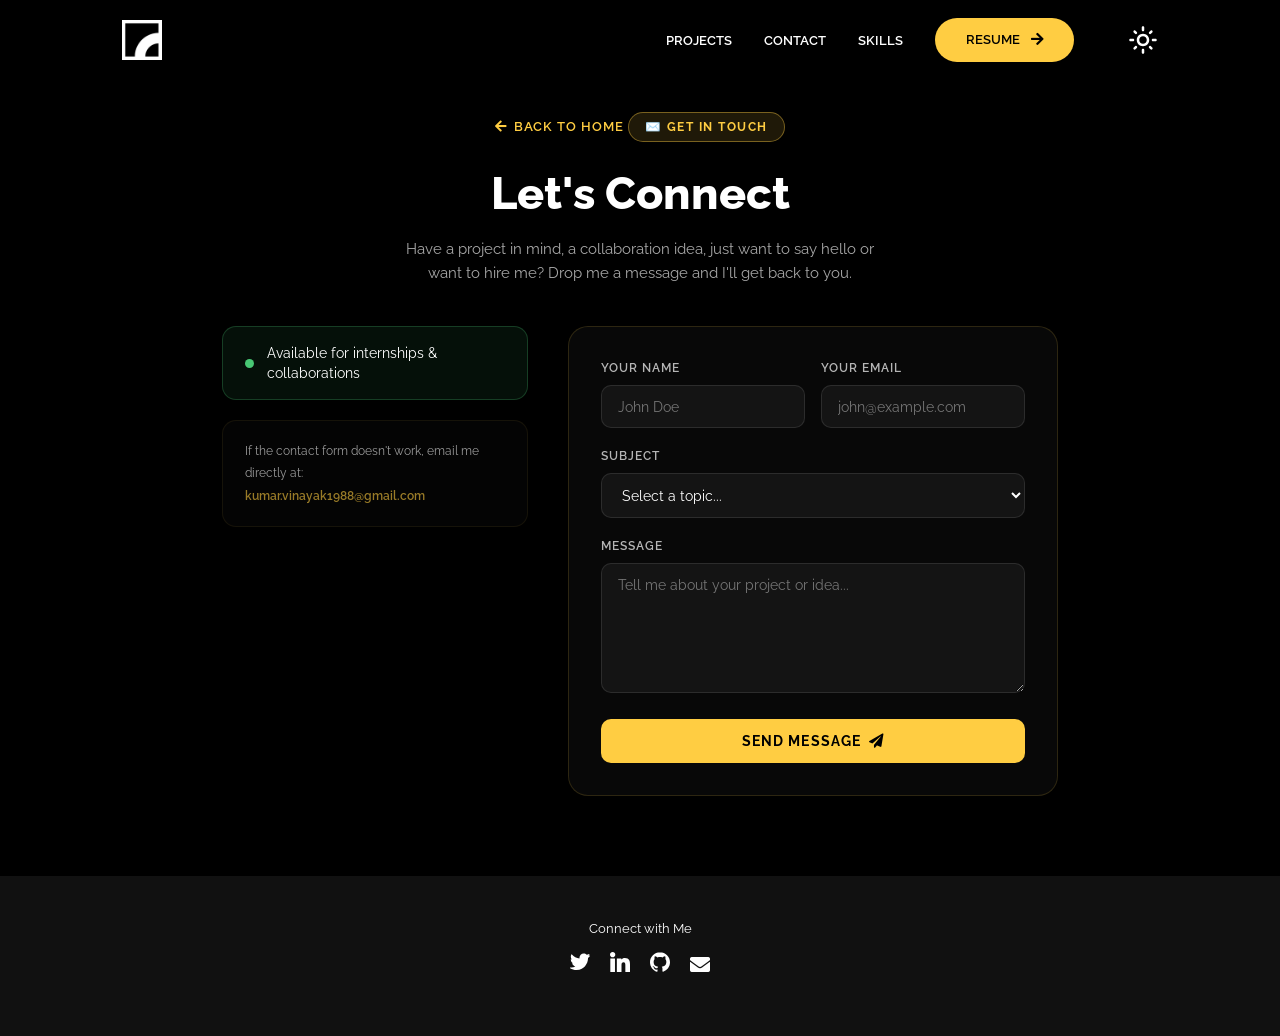
==== src/contact.html @ e3d156e9 "Lock to dark mode, updated projects and contact form" ====
<!DOCTYPE html>
<html lang="en">
  <head>
    <meta charset="UTF-8" />
    <meta http-equiv="X-UA-Compatible" content="IE=edge" />
    <meta name="viewport" content="width=device-width, initial-scale=1.0" />
    <title>Contact | Vinayak Kumar</title>
    <link rel="stylesheet" href="https://use.fontawesome.com/releases/v5.15.4/css/all.css" integrity="sha384-DyZ88mC6Up2uqS4h/KRgHuoeGwBcD4Ng9SiP4dIRy0EXTlnuz47vAwmeGwVChigm" crossorigin="anonymous" />
    <link rel="stylesheet" href="css/style.css" />
    <link rel="stylesheet" href="css/utilities.css" />
    <style>
      .contact-hero {
        padding: 7rem 2rem 0;
        text-align: center;
      }
      .contact-hero .back-link {
        display: inline-flex;
        align-items: center;
        gap: 0.4rem;
        font-size: 0.82rem;
        font-weight: 600;
        text-transform: uppercase;
        letter-spacing: 0.07em;
        color: var(--primary-color);
        margin-bottom: 1.5rem;
        transition: gap 0.2s ease;
        text-decoration: none;
      }
      .contact-hero .back-link:hover { gap: 0.8rem; }
      .contact-hero .page-badge {
        display: inline-block;
        background: rgba(255, 205, 66, 0.12);
        border: 1px solid rgba(255, 205, 66, 0.4);
        color: var(--primary-color);
        font-size: 0.78rem;
        font-weight: 700;
        letter-spacing: 0.12em;
        text-transform: uppercase;
        padding: 0.3rem 1rem;
        border-radius: 30px;
        margin-bottom: 1rem;
      }
      .contact-hero h1 {
        font-size: 2.8rem;
        font-weight: 800;
        margin-bottom: 0.6rem;
      }
      .contact-hero p {
        max-width: 500px;
        margin: 0 auto 2.5rem;
        opacity: 0.65;
        font-size: 0.95rem;
        line-height: 1.6;
      }
      .contact-wrapper {
        max-width: 900px;
        margin: 0 auto;
        padding: 0 2rem 5rem;
        display: grid;
        grid-template-columns: 1fr 1.6fr;
        gap: 2.5rem;
        align-items: start;
      }
      .contact-info {
        display: flex;
        flex-direction: column;
        gap: 1.2rem;
      }
      .availability {
        background: rgba(72, 199, 116, 0.08);
        border: 1px solid rgba(72, 199, 116, 0.25);
        border-radius: 14px;
        padding: 1rem 1.4rem;
        display: flex;
        align-items: center;
        gap: 0.8rem;
        font-size: 0.85rem;
      }
      .avail-dot {
        width: 9px;
        height: 9px;
        border-radius: 50%;
        background: #48c774;
        flex-shrink: 0;
        animation: pulse-green 2s infinite;
      }
      @keyframes pulse-green {
        0%, 100% { box-shadow: 0 0 0 0 rgba(72,199,116,0.5); }
        50%       { box-shadow: 0 0 0 6px rgba(72,199,116,0); }
      }
      .fallback-email {
        background: rgba(255, 255, 255, 0.03);
        border: 1px solid rgba(255, 205, 66, 0.12);
        border-radius: 14px;
        padding: 1.2rem 1.4rem;
        font-size: 0.78rem;
        line-height: 1.8;
        opacity: 0.6;
      }
      .fallback-email a {
        color: var(--primary-color);
        font-weight: 600;
        text-decoration: none;
      }
      .fallback-email a:hover { text-decoration: underline; }
      .contact-form-box {
        background: rgba(255, 255, 255, 0.03);
        border: 1px solid rgba(255, 205, 66, 0.15);
        border-radius: 20px;
        padding: 2rem;
        backdrop-filter: blur(12px);
        -webkit-backdrop-filter: blur(12px);
      }
      .form-group { margin-bottom: 1.2rem; }
      .form-group label {
        display: block;
        font-size: 0.78rem;
        font-weight: 600;
        text-transform: uppercase;
        letter-spacing: 0.08em;
        margin-bottom: 0.45rem;
        opacity: 0.7;
        color: var(--text-color);
      }
      .form-group input,
      .form-group textarea,
      .form-group select {
        width: 100%;
        padding: 0.75rem 1rem;
        border-radius: 10px;
        border: 1px solid rgba(255, 255, 255, 0.1);
        background: rgba(255, 255, 255, 0.05);
        color: var(--text-color);
        font-family: "Raleway", sans-serif;
        font-size: 0.9rem;
        outline: none;
        transition: border-color 0.25s ease, box-shadow 0.25s ease;
        box-sizing: border-box;
      }
      .form-group select option {
        background: var(--bg-primary);
        color: var(--text-color);
      }
      .form-group input:focus,
      .form-group textarea:focus,
      .form-group select:focus {
        border-color: rgba(255, 205, 66, 0.55);
        box-shadow: 0 0 0 3px rgba(255, 205, 66, 0.1);
      }
      .form-group textarea {
        resize: vertical;
        min-height: 130px;
      }
      .form-row {
        display: grid;
        grid-template-columns: 1fr 1fr;
        gap: 1rem;
      }
      .submit-btn {
        width: 100%;
        padding: 0.85rem;
        border-radius: 10px;
        border: none;
        background: var(--primary-color);
        color: #000;
        font-family: "Raleway", sans-serif;
        font-size: 0.9rem;
        font-weight: 700;
        text-transform: uppercase;
        letter-spacing: 0.08em;
        cursor: pointer;
        transition: background 0.25s ease, transform 0.2s ease;
        display: flex;
        align-items: center;
        justify-content: center;
        gap: 0.5rem;
        margin-top: 0.5rem;
      }
      .submit-btn:hover {
        background: var(--secondary-color);
        transform: translateY(-2px);
      }
      .submit-btn:active { transform: translateY(0); }
      .success-msg {
        display: none;
        text-align: center;
        padding: 2rem;
      }
      .success-msg .tick { font-size: 3rem; margin-bottom: 0.8rem; }
      .success-msg h3 { font-size: 1.3rem; margin-bottom: 0.4rem; }
      .success-msg p { opacity: 0.6; font-size: 0.88rem; }
      [data-theme="light"] .form-group input,
      [data-theme="light"] .form-group textarea,
      [data-theme="light"] .form-group select {
        background: rgba(0, 0, 0, 0.04);
        border-color: rgba(0, 0, 0, 0.12);
      }
      [data-theme="light"] .contact-form-box {
        background: rgba(0, 0, 0, 0.02);
        border-color: rgba(0, 0, 0, 0.08);
      }
      [data-theme="light"] .fallback-email { background: rgba(0, 0, 0, 0.02); }
      @media (max-width: 768px) {
        .contact-wrapper { grid-template-columns: 1fr; }
        .contact-hero h1 { font-size: 2rem; }
        .form-row { grid-template-columns: 1fr; }
      }
    </style>
  </head>
  <body>
    <nav class="navbar">
      <div class="container">
        <h1 id="logo">
          <a href="index.html"><img src="./assets/logo.png" alt="Your Logo" /></a>
        </h1>
        <ul class="nav-menu">
          <li><a class="nav-link" href="index.html#projects">PROJECTS</a></li>
          <li><a class="nav-link" href="contact.html">CONTACT</a></li>
          <li><a class="nav-link" href="#">SKILLS</a></li>
          <li>
            <a class="nav-link btn btn-primary" href="https://drive.google.com/file/d/1HlnPNHKYazZ_f0o1T3zkeRF6W6leFP2_/view?usp=sharing">RESUME <i class="fas fa-arrow-right"></i></a>
          </li>
          <div class="theme-switch">
            <input type="checkbox" id="switch" />
            <label class="toggle-icons" for="switch">
              <img class="moon" src="assets/moon.svg" />
              <img class="sun" src="assets/sun.svg" />
            </label>
          </div>
        </ul>
        <div class="hamburger">
          <span class="bar"></span>
          <span class="bar"></span>
          <span class="bar"></span>
        </div>
      </div>
    </nav>

    <div class="contact-hero">
      <a href="index.html" class="back-link"><i class="fas fa-arrow-left"></i> Back to Home</a>
      <div class="page-badge">✉️ Get in Touch</div>
      <h1>Let's Connect</h1>
      <p>Have a project in mind, a collaboration idea, just want to say hello or want to hire me? Drop me a message and I'll get back to you.</p>
    </div>

    <div class="contact-wrapper">

      <div class="contact-info">
        <div class="availability">
          <div class="avail-dot"></div>
          <span>Available for internships &amp; collaborations</span>
        </div>
        <div class="fallback-email">
          If the contact form doesn't work, email me directly at:<br />
          <a href="mailto:kumar.vinayak1988@gmail.com">kumar.vinayak1988@gmail.com</a>
        </div>
      </div>

      <div class="contact-form-box">
        <form id="contactForm" action="https://formspree.io/f/xaqzejdo" method="POST">
          <div class="form-row">
            <div class="form-group">
              <label for="name">Your Name</label>
              <input type="text" id="name" name="name" placeholder="John Doe" required />
            </div>
            <div class="form-group">
              <label for="email">Your Email</label>
              <input type="email" id="email" name="email" placeholder="john@example.com" required />
            </div>
          </div>
          <div class="form-group">
            <label for="subject">Subject</label>
            <select id="subject" name="subject">
              <option value="" disabled selected>Select a topic...</option>
              <option value="collaboration">Collaboration Opportunity</option>
              <option value="internship">Internship / Job</option>
              <option value="project">Project Discussion</option>
              <option value="feedback">Feedback</option>
              <option value="other">Other</option>
            </select>
          </div>
          <div class="form-group">
            <label for="message">Message</label>
            <textarea id="message" name="message" placeholder="Tell me about your project or idea..." required></textarea>
          </div>
          <button type="submit" class="submit-btn">
            Send Message <i class="fas fa-paper-plane"></i>
          </button>
        </form>
        <div class="success-msg" id="successMsg">
          <div class="tick">✅</div>
          <h3>Message Sent!</h3>
          <p>Thanks for reaching out. I'll get back to you as soon as.</p>
        </div>
      </div>

    </div>

    <footer id="footer">
      <div class="container">
        <a href="contact.html">Connect with Me</a>
        <div class="social">
          <a href="https://x.com/prodguy23" target="_blank"><img src="./assets/twitter-icon.svg" alt="Twitter" /></a>
          <a href="https://www.linkedin.com/in/vinayak-kumar-48378753/" target="_blank"><img src="./assets/linkedin-icon.svg" alt="Linkedin" /></a>
          <a href="https://github.com/21f1006600/Vinayakkk23/blob/main/README.md" target="_blank"><img src="./assets/github-icon.svg" alt="GitHub" /></a>
          <a href="mailto:kumar.vinayak1988@gmail.com"><i class="fas fa-envelope"></i></a>
        </div>
      </div>
    </footer>

    <script src="js/script.js"></script>
    <script>
      const form = document.getElementById('contactForm');
      const successMsg = document.getElementById('successMsg');
      form.addEventListener('submit', async function(e) {
        e.preventDefault();
        const btn = form.querySelector('.submit-btn');
        btn.innerHTML = '<i class="fas fa-spinner fa-spin"></i> Sending...';
        btn.disabled = true;
        const data = new FormData(form);
        const response = await fetch(form.action, {
          method: 'POST',
          body: data,
          headers: { 'Accept': 'application/json' }
        });
        if (response.ok) {
          form.style.display = 'none';
          successMsg.style.display = 'block';
        } else {
          btn.innerHTML = 'Send Message <i class="fas fa-paper-plane"></i>';
          btn.disabled = false;
          alert('Something went wrong. Please email me directly at kumar.vinayak1988@gmail.com');
        }
      });
    </script>
  </body>
</html>
---- src/css/style.css ----
/* This is the required project styling. Will contain essential CSS styles like:
   * Flex property
   * Grid layout
   * Cards and sections
*/

@import url(https://fonts.googleapis.com/css?family=Raleway:100,200,300,regular,500,600,700,800,900,100italic,200italic,300italic,italic,500italic,600italic,700italic,800italic,900italic);

/* variables */
:root {
  /* Colors */
  --primary-color: #ffcd42;
  --secondary-color: #ffd35c;
  --bg-primary: #000000;
  --text-color: #ffffff;
  --text-color-two: #222222;
  --bg-secondary: #ffffff;
  --card-background: #111111;
  --bg-secondary-two: #f4f4f4;
  --shadow: 0 2px 10px rgba(95, 95, 95, 0.2);

  /* Font Weight */
  --weight-small: 400;
  --weight-semibold: 600;
  --weight-bold: 800;

  /* Max width */
  --width-small: 600px;
  --width-medium: 1100px;
  --width-large: 1300px;
}



html {
  font-size: 100%;
  scroll-behavior: smooth;
}

/* Reset default styling */
* {
  margin: 0;
  padding: 0;
  box-sizing: border-box;
}

ul {
  list-style: none;
}

a {
  text-decoration: none;
  color: var(--text-color);
}

/* Main styling */
body {
  background: var(--bg-primary);
  color: var(--text-color);
  font-family: "Raleway", sans-serif;
  line-height: 1.5;
}

/* Navbar */
.navbar {
  position: fixed;
  top: 0;
  left: 0;
  right: 0;
  z-index: 20;
  background: var(--bg-primary);
}

.navbar .container {
  display: flex;
  align-items: center;
  justify-content: space-between;
  z-index: 20;
  height: 80px;
  width: 100%;
}

.navbar .nav-menu {
  display: flex;
  align-items: center;
  background: var(--bg-primary);
}

.navbar .nav-link {
  margin: 0 1rem;
  font-size: 0.8rem;
  font-weight: var(--weight-semibold);
}

.navbar #logo img {
  display: block;
  width: 40px;
}

.navbar .btn {
  margin-right: 1.5rem;
}

.fas.fa-arrow-right {
  margin-left: 0.5rem;
  font-size: 0.9rem;
}

/* hamburger */
.hamburger {
  margin-bottom: 0.1rem;
  display: none;
}

.bar {
  display: block;
  width: 23px;
  height: 3px;
  margin: 4px auto;
  transition: all 0.3s ease-in-out;
  border-radius: 30px;
  background-color: var(--bg-secondary);
}

/* Hero section */
#hero {
  display: flex;
  flex-direction: column;
  height: 100%;
}

.profile-image {
  width: 150px;
  border-radius: 50%;
  animation: bounce 1s infinite alternate;
}

@keyframes bounce {
  from {
    transform: translateY(0px);
  }

  to {
    transform: translateY(-10px);
  }
}

.division {
  width: 100%;
  height: 2px;
  background-color: var(--card-background);
  margin: 5.5rem 0;
}
/* Projects */
#projects {
  display: flex;
  flex-direction: column;
  margin: 2rem auto 5rem;
}

#projects .btn {
  align-self: center;
  margin: 2rem 0;
}

.project {
  display: grid;
  grid-template-columns: repeat(3, 1fr);
  grid-auto-rows: minmax(250px, auto);
  grid-gap: 0.9rem;
}

.card .project-bio p {
  font-size: 0.83rem;
}

.card .project-bio h3 {
  font-size: 0.9rem;
}

.project-info {
  display: flex;
  justify-content: space-between;
  opacity: 0;
  position: relative;
  transition: 0.5s ease-in-out;
}

.project-bio {
  display: flex;
  flex-direction: column;
  justify-content: flex-end;
  position: relative;
  top: 160px;
  left: 10px;
}

/* Footer */
#footer {
  background: #111111;
}

#footer .container {
  display: flex;
  flex-direction: column;
  align-items: center;
  justify-content: center;
  color: #ffffff;
  min-height: 160px;
  text-align: center;
}

#footer a {
  font-size: 0.8rem;
  color: #fff;
}

#footer a:hover {
  opacity: 0.6;
}

#footer .social {
  margin: 0.9rem 0;
}

#footer .social img {
  width: 20px;
  height: 20px;
}

#footer .social a {
  margin: 0 0.5rem;
}

#footer p {
  font-size: 0.8rem;
}

/* Responsiveness */

@media (max-width: 1000px) {
  .project {
    display: grid;
    grid-template-columns: repeat(2, 1fr);
  }
}

@media (max-width: 768px) {
}

@media (max-width: 670px) {
  .navbar .nav-menu {
    position: fixed;
    right: -100vw;
    top: 4.5rem;
    flex-direction: column;
    width: calc(80% - 10px);
    transition: 0.3s;
    box-shadow: var(--shadow);
    padding: 2rem;
    border-radius: 5px;
    align-items: flex-start;
  }

  .navbar .btn {
    margin: 0;
    margin-top: 1rem;
  }

  .nav-menu.active {
    right: 20px;
  }

  .nav-menu .nav-link {
    font-size: 0.9rem;
    margin: 0 0.2rem;
  }

  .nav-menu li {
    margin-bottom: 0.5rem;
    width: 100%;
  }

  .nav-menu .btn {
    width: 100%;
    text-align: center;
    margin-top: 0.5rem;
  }

  .hamburger {
    display: block;
    cursor: pointer;
    padding: 0.2rem 0.4rem;
  }

  .hamburger.active {
    border: 1px dotted gray;
  }

  .hamburger.active .bar:nth-child(2) {
    opacity: 0;
  }

  .hamburger.active .bar:nth-child(1) {
    transform: translateY(6px) rotate(45deg);
  }

  .hamburger.active .bar:nth-child(3) {
    transform: translateY(-8px) rotate(-45deg);
  }
}

@media (max-width: 600px) {
  .project {
    display: grid;
    grid-template-columns: 1fr;
  }

  .header-container .btn {
    border-radius: 5px;
    width: 80%;
  }
}
---- src/css/utilities.css ----
/* ?This is where reusable styling of this template will be. 
   !Will contain things like:
   * Button styling
   * Background color styling
   * padding and margin
*/

.container {
  max-width: var(--width-medium);
  margin: 0 auto;
  padding: 1rem 2rem;
}

h1::selection,
h2::selection {
  color: #111;
  background: var(--primary-color);
}

/* Buttons */
.btn {
  display: inline-block;
  padding: 0.75rem 1.9rem;
  border-radius: 30px;
  text-transform: uppercase;
  font-size: 0.82rem;
  transition: 0.3s;
}

.btn-primary {
  background: var(--primary-color);
  color: #000000;
}

.btn-secondary {
  margin: 5px 0;
  background-color: var(--bg-secondary);
  color: var(--bg-primary);
}

/* add hover to resume button */
.btn-primary:hover {
  background: var(--secondary-color);
}

/* Dark mode toggle */
#switch {
  display: none;
}

.toggle-icons {
  display: flex;
  justify-content: space-between;
  align-items: center;
  cursor: pointer;
}

.toggle-icons > img {
  transition: 0.6s cubic-bezier(0.23, 1, 0.32, 1);
  width: 30px;
}

.moon {
  transform: rotate(10deg);
}

#switch:checked + .toggle-icons .moon {
  transform: rotate(250deg);
}

#switch:checked + .toggle-icons .sun {
  transform: rotate(100deg);
}

/* Header Container */
.header-container {
  display: flex;
  flex-direction: column;
  align-items: center;
  justify-content: center;
  margin-top: 8rem;
  padding: 1rem;
}

.header-container > div {
  margin-top: 1rem;
}

.content-text {
  text-align: center;
  margin: 1.5rem 0;
}

.content-text h2 {
  font-size: 3rem;
  line-height: 1.2;
  transition: 0.2s ease-in-out;
}

.content-text p {
  padding: 0.5rem;
  margin: 0 auto;
  max-width: 700px;
}

/* Project cards */
.card {
  padding: 1rem;
  background: var(--card-background);
  color: #ffffff;
  border-radius: 5px;
  transition: 0.4s ease-in-out;
  cursor: pointer;
}

.card a {
  color: #ffffff;
  transition: 0.25s ease-in-out;
  font-size: 1.1rem;
  margin-right: 0.3rem;
}

.card a:hover {
  color: var(--primary-color);
}

.card:hover {
  box-shadow: inset 0 100px 1000px 10px rgba(0, 0, 0, 0.8);
}

.card:hover .project-info {
  opacity: 1;
}

/* Project Images */

/* project 1 */
.card:nth-child(1) {
  background: url(../assets/project/gpay.png) center center/cover;
}

/* Project 2 */
.card:nth-child(2) {
  background: url(../assets/project/carrental.png) center center/cover;
}

/* Project 3 */
.card:nth-child(3) {
  background: url(../assets/project/quiz-master.png) center center/cover;
}

/* Project 4 */
.card:nth-child(4) {
  background: url(../assets/project/ml.png) center center/cover;
}

/* Project 5 */
.card:nth-child(5) {
  background: url(../assets/project/project-five.png) center center/cover;
}

/* Project 6 */
.card:nth-child(6) {
  background: url(../assets/project/ml.png) center center/cover;
}

/* Media Queries */
@media (max-width: 768px) {
  .header-container {
    margin-top: 7rem;
    text-align: center;
  }

  .content-text h2 {
    font-size: 2.5rem;
  }
}
.social i {
  color: white;
  font-size: 20px;
  width: 20px;
  height: 20px;
  transition: 0.3s;
}

.social i:hover {
  color: #ffcd42;
}
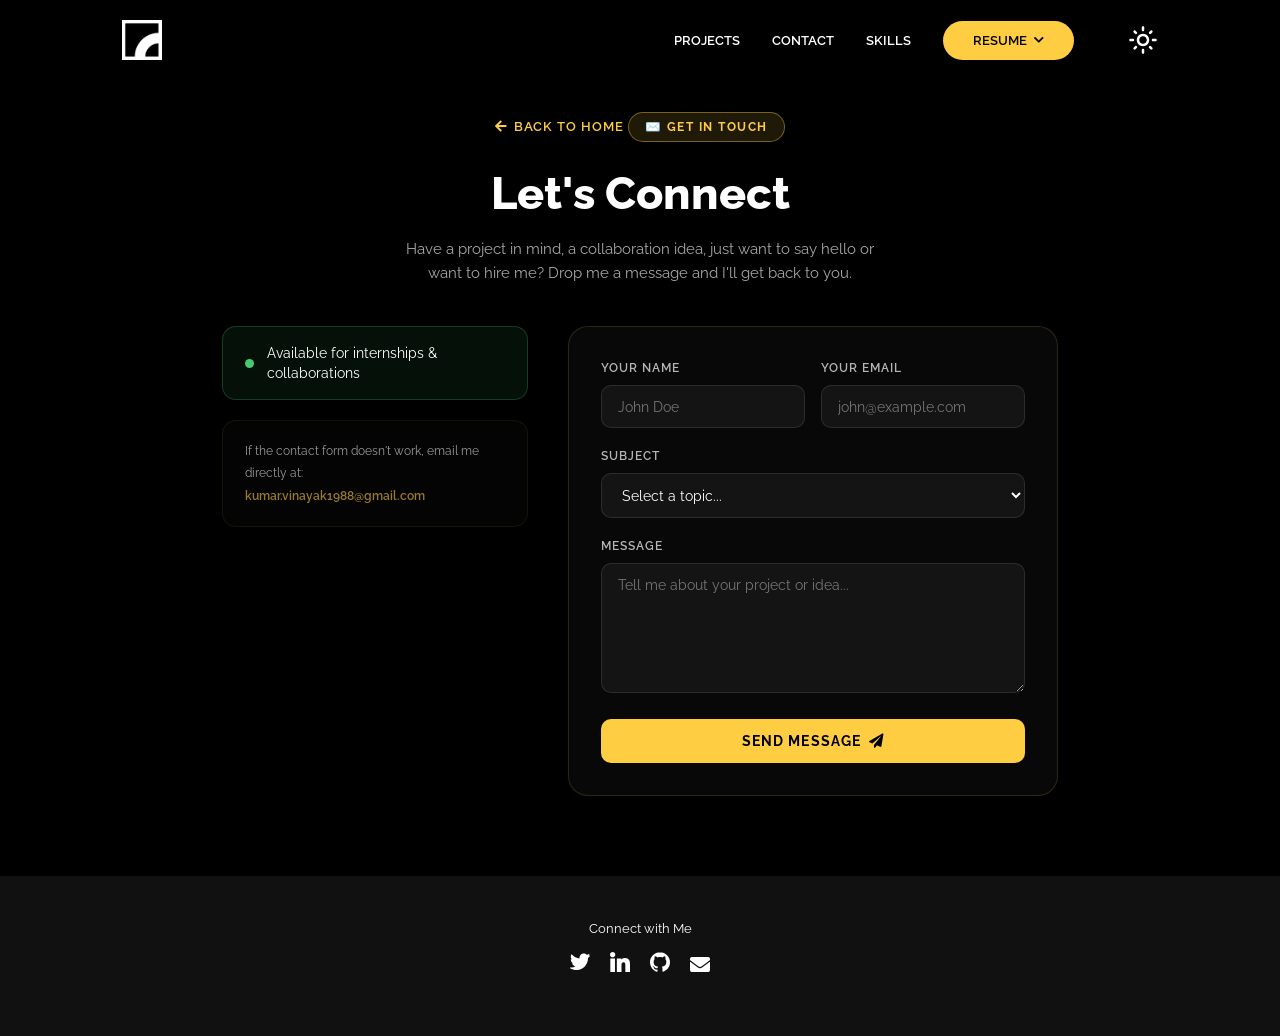
==== commit 6b33f99a: "added work ex and updated resume links" ====
--- a/src/contact.html
+++ b/src/contact.html
@@ -217,9 +217,25 @@
           <li><a class="nav-link" href="index.html#projects">PROJECTS</a></li>
           <li><a class="nav-link" href="contact.html">CONTACT</a></li>
           <li><a class="nav-link" href="#">SKILLS</a></li>
-          <li>
-            <a class="nav-link btn btn-primary" href="https://drive.google.com/file/d/1HlnPNHKYazZ_f0o1T3zkeRF6W6leFP2_/view?usp=sharing">RESUME <i class="fas fa-arrow-right"></i></a>
-          </li>
+         <li class="resume-dropdown">
+  <button type="button" class="nav-link btn btn-primary resume-toggle">RESUME <i class="fas fa-chevron-down"></i></button>
+  <div class="resume-menu">
+    <a href="https://drive.google.com/file/d/1u-yZ5fbTObzd6HHn9T_9BDs_6vLMnVgk/view?usp=sharing" target="_blank" class="resume-option">
+      <i class="fas fa-robot"></i>
+      <div>
+        <span class="resume-option-title">AI/ML Resume</span>
+        <span class="resume-option-desc">Data Science, ML & AI projects</span>
+      </div>
+    </a>
+    <a href="https://drive.google.com/file/d/1XhKe7J_xw5oCemUgOq0a_yoH4-M70cf0/view?usp=sharing" target="_blank" class="resume-option">
+      <i class="fas fa-rocket"></i>
+      <div>
+        <span class="resume-option-title">Product Resume</span>
+        <span class="resume-option-desc">Product Management & Strategy</span>
+      </div>
+    </a>
+  </div>
+</li>
           <div class="theme-switch">
             <input type="checkbox" id="switch" />
             <label class="toggle-icons" for="switch">
--- a/src/css/style.css
+++ b/src/css/style.css
@@ -321,3 +321,92 @@
     width: 80%;
   }
 }
+
+/* ── Experience Section ── */
+.experience-container {
+  max-width: 800px;
+  margin: 0 auto;
+  padding: 2rem;
+}
+
+.experience-item {
+  display: flex;
+  gap: 1.5rem;
+  padding: 1.75rem;
+  border-radius: 16px;
+  background: rgba(255, 255, 255, 0.06);
+  backdrop-filter: blur(18px);
+  -webkit-backdrop-filter: blur(18px);
+  border: 1px solid rgba(255, 205, 66, 0.2);
+  margin-bottom: 1.5rem;
+}
+
+.experience-logo {
+  flex-shrink: 0;
+  width: 52px;
+  height: 52px;
+  border-radius: 12px;
+  background: rgba(255, 205, 66, 0.12);
+  display: flex;
+  align-items: center;
+  justify-content: center;
+  font-size: 1.4rem;
+  color: var(--primary-color);
+}
+
+.experience-details {
+  flex: 1;
+}
+
+.experience-role {
+  font-size: 1.1rem;
+  font-weight: 700;
+  color: var(--text-color);
+  margin-bottom: 0.2rem;
+}
+
+.experience-company {
+  font-size: 0.9rem;
+  color: var(--primary-color);
+  font-weight: 600;
+  margin-bottom: 0.3rem;
+}
+
+.experience-meta {
+  font-size: 0.78rem;
+  opacity: 0.6;
+  color: var(--text-color);
+  margin-bottom: 0.8rem;
+  text-transform: uppercase;
+  letter-spacing: 0.05em;
+}
+
+.experience-bullets {
+  list-style: none;
+  padding: 0;
+  margin: 0;
+}
+
+.experience-bullets li {
+  font-size: 0.88rem;
+  color: var(--text-color);
+  opacity: 0.85;
+  line-height: 1.6;
+  padding-left: 1.2rem;
+  position: relative;
+  margin-bottom: 0.4rem;
+}
+
+.experience-bullets li::before {
+  content: "▸";
+  position: absolute;
+  left: 0;
+  color: var(--primary-color);
+}
+
+@media (max-width: 600px) {
+  .experience-item {
+    flex-direction: column;
+    gap: 1rem;
+  }
+}
--- a/src/css/utilities.css
+++ b/src/css/utilities.css
@@ -185,4 +185,108 @@
 
 .social i:hover {
   color: #ffcd42;
+}
+
+/* ── Resume Dropdown ── */
+.resume-dropdown {
+  position: relative;
+}
+
+.resume-toggle {
+  display: inline-flex;
+  align-items: center;
+  gap: 0.4rem;
+  font-family: inherit;
+  border: none;
+  cursor: pointer;
+}
+
+.resume-toggle .fa-chevron-down {
+  font-size: 0.7rem;
+  transition: transform 0.25s ease;
+}
+
+.resume-dropdown.open .resume-toggle .fa-chevron-down {
+  transform: rotate(180deg);
+}
+
+.resume-menu {
+  position: absolute;
+  top: calc(100% + 0.7rem);
+  right: 0;
+  min-width: 260px;
+  background: var(--card-background, #1c1c1c);
+  border: 1px solid rgba(255, 205, 66, 0.25);
+  border-radius: 12px;
+  box-shadow: 0 15px 40px rgba(0, 0, 0, 0.45);
+  padding: 0.5rem;
+  opacity: 0;
+  visibility: hidden;
+  transform: translateY(-8px);
+  transition: opacity 0.22s ease, transform 0.22s ease, visibility 0.22s;
+  z-index: 1000;
+}
+
+.resume-dropdown.open .resume-menu {
+  opacity: 1;
+  visibility: visible;
+  transform: translateY(0);
+}
+
+.resume-option {
+  display: flex;
+  align-items: flex-start;
+  gap: 0.7rem;
+  padding: 0.7rem 0.8rem;
+  border-radius: 8px;
+  text-decoration: none;
+  color: var(--text-color, #fff);
+  transition: background 0.2s ease;
+}
+
+.resume-option:hover {
+  background: rgba(255, 205, 66, 0.1);
+}
+
+.resume-option i {
+  font-size: 1rem;
+  color: var(--primary-color, #ffcd42);
+  margin-top: 0.2rem;
+  width: 18px;
+  text-align: center;
+}
+
+.resume-option-title {
+  display: block;
+  font-size: 0.85rem;
+  font-weight: 700;
+  color: var(--text-color, #fff);
+}
+
+.resume-option-desc {
+  display: block;
+  font-size: 0.72rem;
+  opacity: 0.65;
+  margin-top: 0.15rem;
+  color: var(--text-color, #fff);
+}
+
+@media (max-width: 768px) {
+  .resume-menu {
+    position: static;
+    opacity: 1;
+    visibility: visible;
+    transform: none;
+    box-shadow: none;
+    border: none;
+    background: transparent;
+    padding: 0.3rem 0 0;
+    display: none;
+  }
+  .resume-dropdown.open .resume-menu {
+    display: block;
+  }
+  .resume-option {
+    padding: 0.6rem 1rem;
+  }
 }
